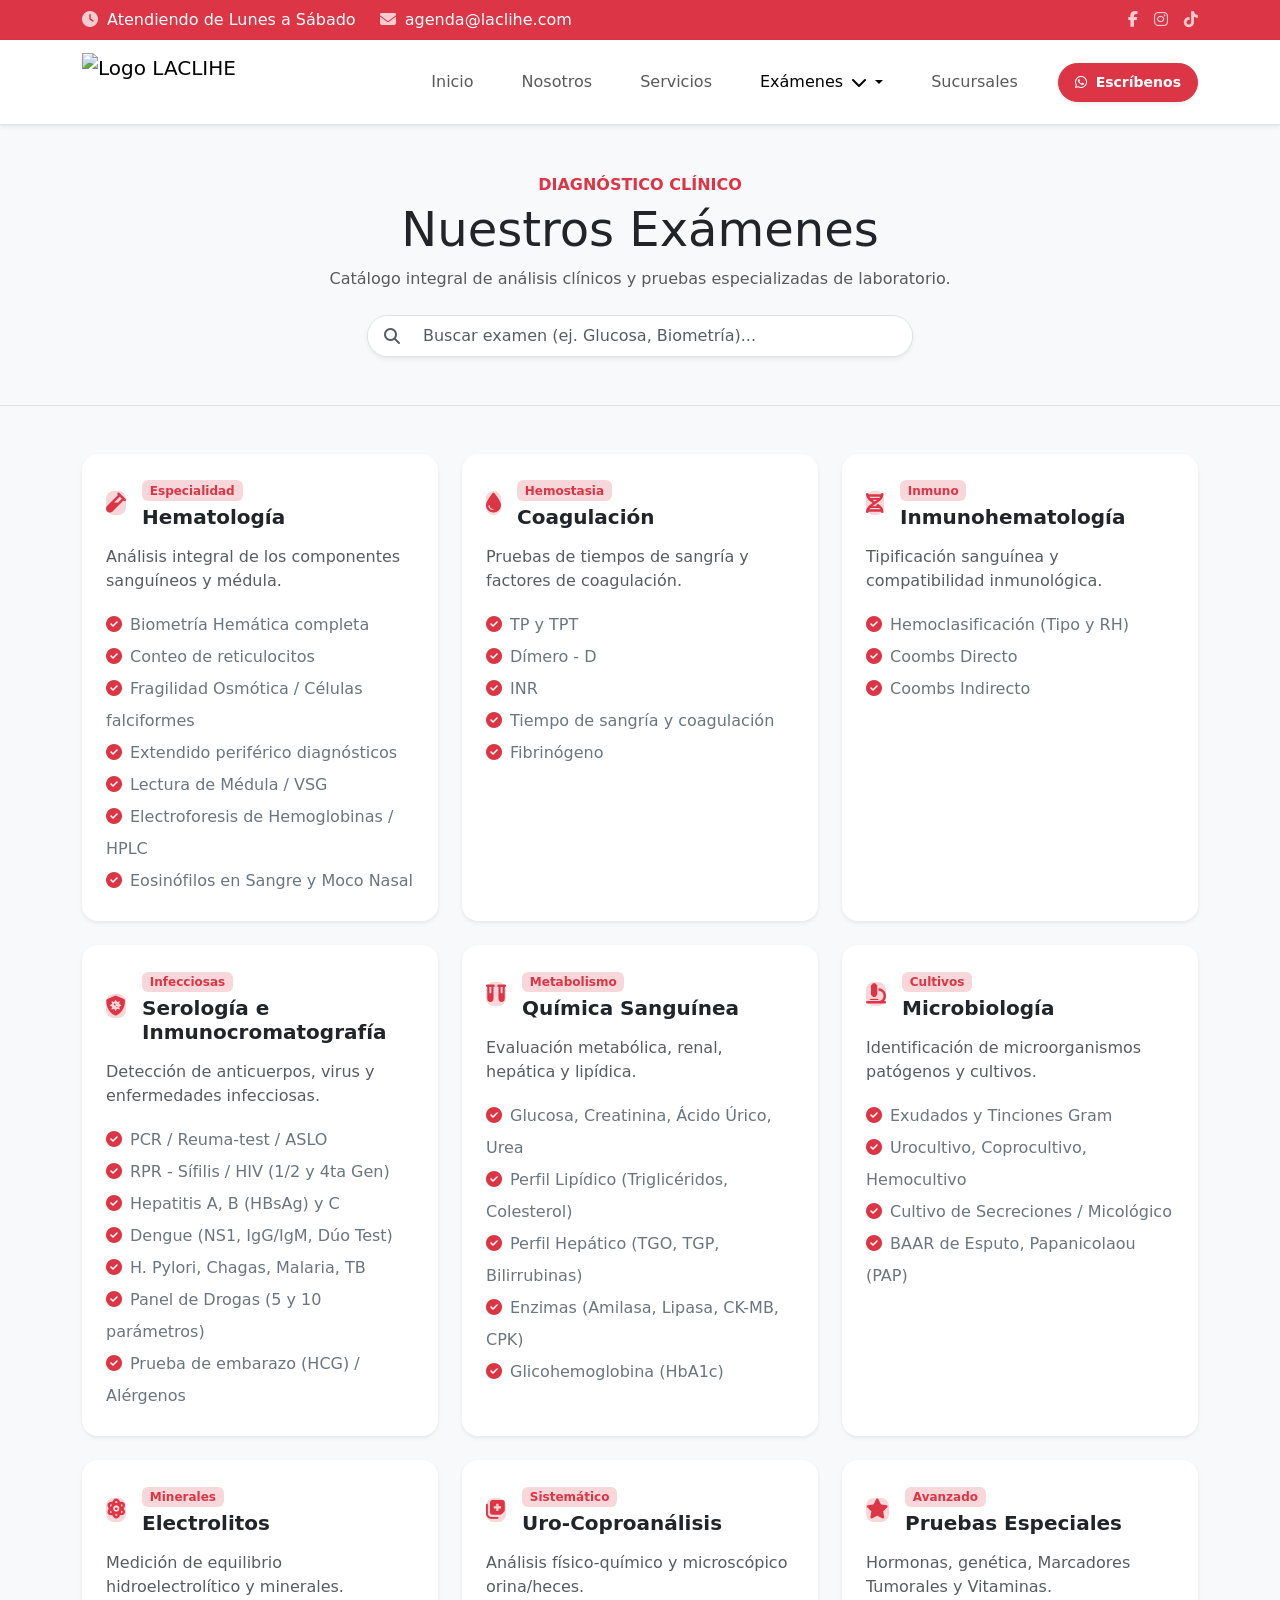
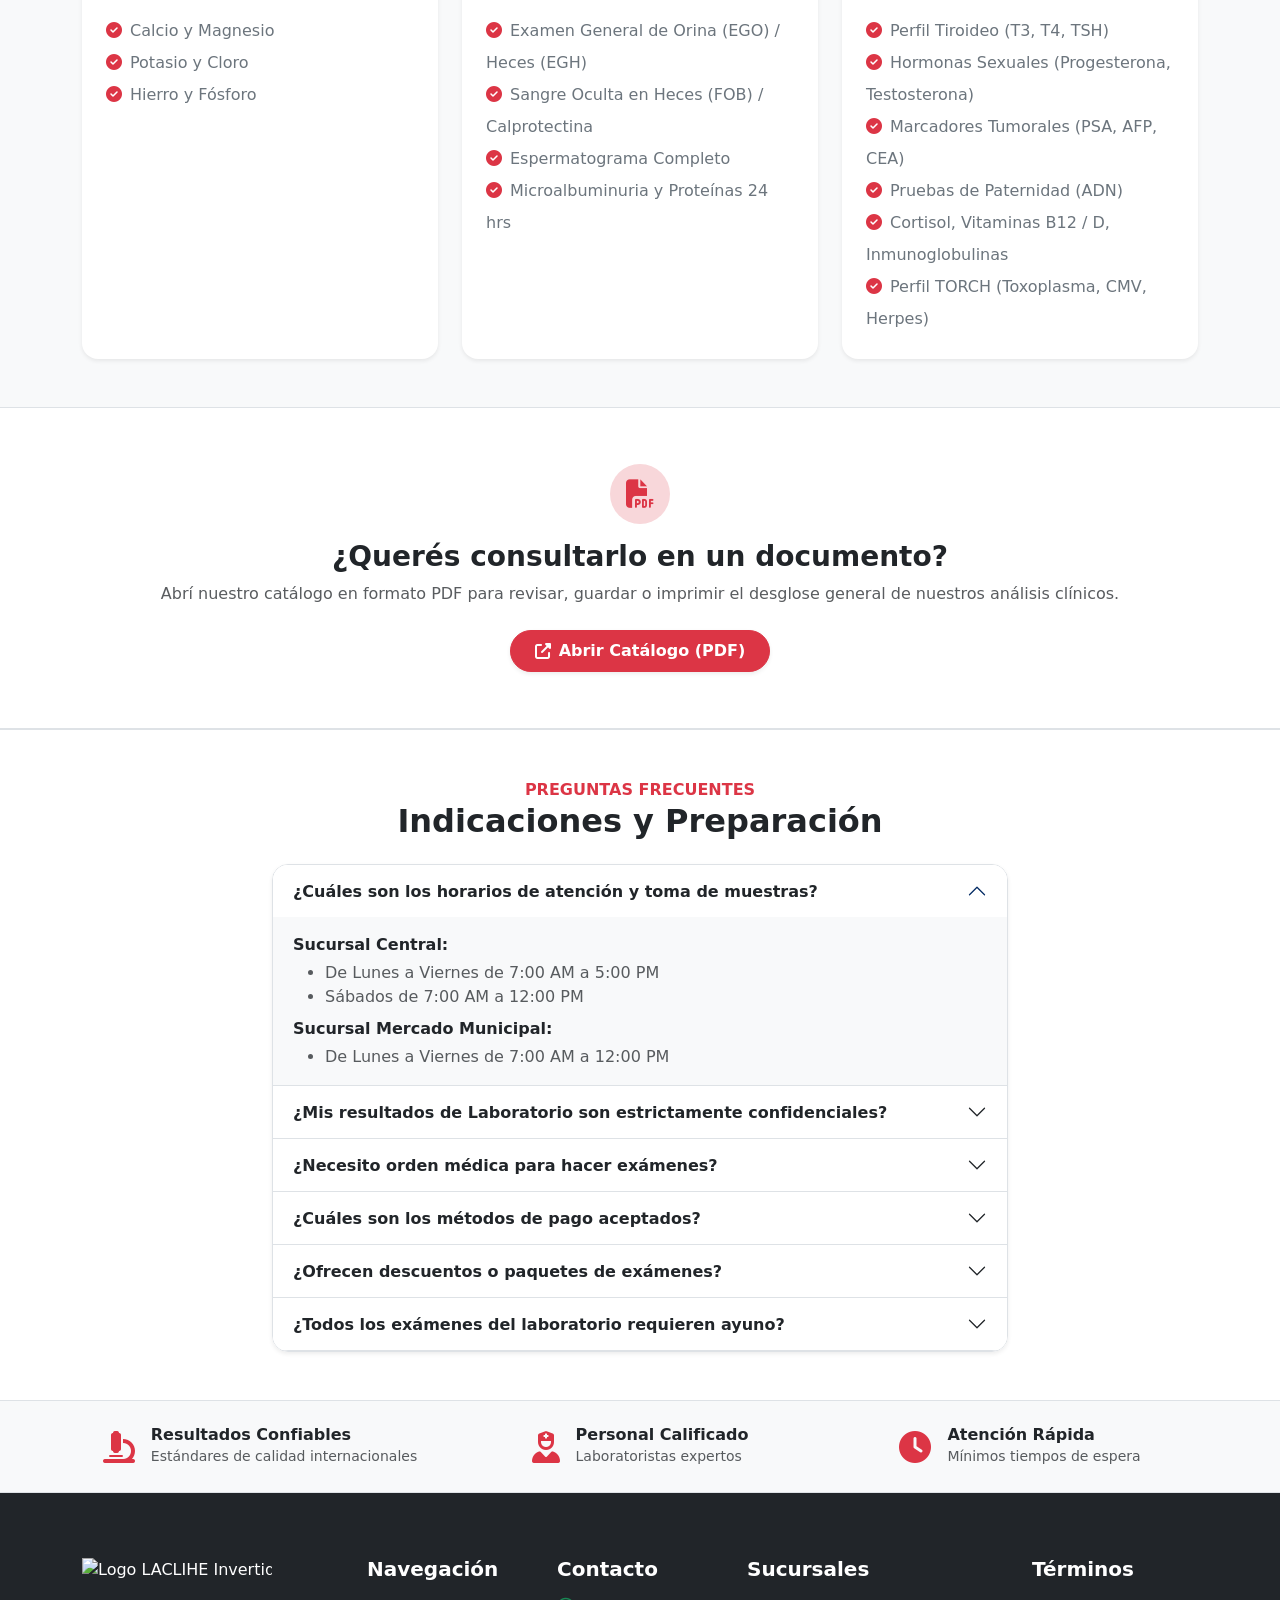
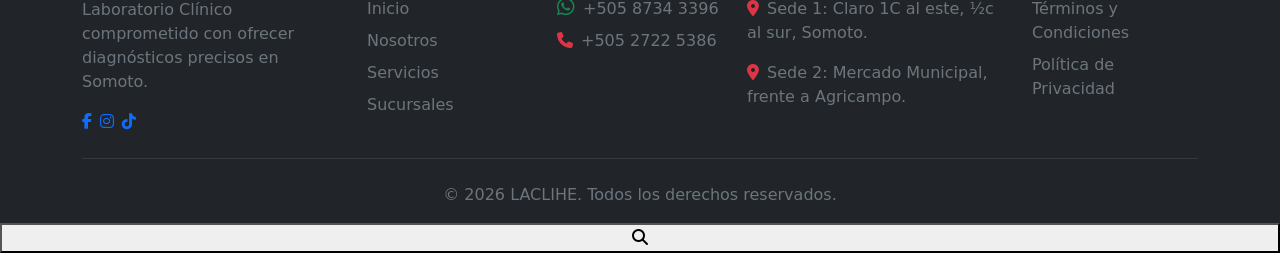
==== examenes.html @ 8d66ec2b "Add files via upload" ====
<!DOCTYPE html>
<html lang="es">
<head>
  <link rel="icon" type="image/png" href="img/logo/Laclihe.png">
  <meta charset="utf-8">
  <meta name="viewport" content="width=device-width, initial-scale=1.0">
  <meta name="description" content="LACLIHE - Catálogo completo de análisis y pruebas clínicas de laboratorio.">
  <title>Exámenes | LACLIHE</title>
  
  <link rel="preconnect" href="https://fonts.googleapis.com">
  <link rel="preconnect" href="https://fonts.gstatic.com" crossorigin>
  <link href="https://fonts.googleapis.com/css2?family=Plus+Jakarta+Sans:ital,wght@0,300;0,400;0,500;0,600;0,700;0,800;1,400&display=swap" rel="stylesheet">
  <link href="https://cdn.jsdelivr.net/npm/bootstrap@5.3.2/dist/css/bootstrap.min.css" rel="stylesheet">
  <link rel="stylesheet" href="https://cdnjs.cloudflare.com/ajax/libs/font-awesome/6.4.0/css/all.min.css">
  <link rel="stylesheet" href="css/style.css">
</head>
<body class="d-flex flex-column min-vh-100">

  <div class="topbar py-2 bg-danger text-white d-none d-md-block">
    <div class="container d-flex justify-content-between align-items-center">
      <div class="topbar-info d-flex gap-4 fs-7 fw-light">
        <span><i class="fas fa-clock me-1 opacity-75"></i> Atendiendo de Lunes a Sábado</span>
        <span><i class="fas fa-envelope me-1 opacity-75"></i> agenda@laclihe.com</span>
      </div>
      <div class="topbar-social d-flex gap-3">
        <a href="https://www.facebook.com/p/Laboratorio-Cl%C3%ADnico-Hematol%C3%B3gicoLACLIHE-Somoto-Madriz-61553159756497/" target="_blank" rel="noopener noreferrer" class="text-white opacity-75 opacity-100-hover"><i class="fab fa-facebook-f"></i></a>
        <a href="https://www.instagram.com/laclihe/" target="_blank" rel="noopener noreferrer" class="text-white opacity-75 opacity-100-hover"><i class="fab fa-instagram"></i></a>
        <a href="https://www.tiktok.com/@lab.clnico.hemato" target="_blank" rel="noopener noreferrer" class="text-white opacity-75 opacity-100-hover"><i class="fab fa-tiktok"></i></a>
      </div>
    </div>
  </div>

  <header class="sticky-top bg-white border-bottom shadow-sm">
    <nav class="navbar navbar-expand-lg py-2">
      <div class="container d-flex align-items-center justify-content-between">
        <a class="navbar-brand d-flex align-items-center m-0" href="index.html">
          <img src="img/logo/Laclihe.png" alt="Logo LACLIHE" height="58" class="d-inline-block align-text-top">
        </a>
        <button class="navbar-toggler border-0 p-1 shadow-none" type="button" data-bs-toggle="offcanvas" data-bs-target="#offcanvasMenu">
          <span class="navbar-toggler-icon"></span>
        </button>

        <div class="offcanvas offcanvas-end" tabindex="-1" id="offcanvasMenu">
          <div class="offcanvas-header bg-danger text-white">
            <h5 class="offcanvas-title fw-bold">LACLIHE</h5>
            <button type="button" class="btn-close btn-close-white" data-bs-dismiss="offcanvas"></button>
          </div>
          <div class="offcanvas-body d-flex flex-column flex-lg-row align-items-start align-items-lg-center justify-content-lg-end gap-3 p-4 p-lg-0">
            <ul class="navbar-nav gap-lg-1 gap-xl-3 fw-medium m-0">
              <li class="nav-item"><a class="nav-link py-2 px-3 rounded" href="index.html">Inicio</a></li>
              <li class="nav-item"><a class="nav-link py-2 px-3 rounded" href="nosotros.html">Nosotros</a></li>
              <li class="nav-item"><a class="nav-link py-2 px-3 rounded" href="servicios.html">Servicios</a></li>
              <li class="nav-item dropdown">
  <a class="nav-link dropdown-toggle active py-2 px-3 rounded d-inline-flex align-items-center justify-content-between gap-1" href="examenes.html" role="button" data-bs-toggle="dropdown" aria-expanded="false">
    <span>Exámenes</span>
    <i class="fas fa-chevron-down dropdown-arrow ms-1"></i>
  </a>
  <ul class="dropdown-menu shadow-lg border-0 rounded-3 mt-lg-2">
    <li><a class="dropdown-item py-2 fw-semibold text-danger border-bottom" href="examenes.html">Ver todos los Exámenes</a></li>
    <li><a class="dropdown-item py-2" href="examenes.html#hematologia">Hematología</a></li>
    <li><a class="dropdown-item py-2" href="examenes.html#coagulacion">Tiempos de Coagulación</a></li>
    <li><a class="dropdown-item py-2" href="examenes.html#inmunohematologia">Inmunohematología</a></li>
    <li><a class="dropdown-item py-2" href="examenes.html#serologia">Serología</a></li>
    <li><a class="dropdown-item py-2" href="examenes.html#quimica">Química Sanguínea</a></li>
    <li><a class="dropdown-item py-2" href="examenes.html#microbiologia">Microbiología</a></li>
    <li><a class="dropdown-item py-2" href="examenes.html#electrolitos">Electrolitos</a></li>
    <li><a class="dropdown-item py-2" href="examenes.html#urocopro">Uro-Coproanálisis</a></li>
    <li><a class="dropdown-item py-2" href="examenes.html#especiales">Pruebas Especiales</a></li>
  </ul>
</li>
              <li class="nav-item"><a class="nav-link py-2 px-3 rounded" href="sucursales.html">Sucursales</a></li>
            </ul>
            <a href="https://wa.me/+50587343396" target="_blank" rel="noopener noreferrer" class="btn btn-danger btn-sm rounded-pill px-3 py-2 fw-semibold shadow-sm text-nowrap ms-lg-2">
              <i class="fab fa-whatsapp me-1"></i> Escríbenos
            </a>
          </div>
        </div>
      </div>
    </nav>
  </header>

 <div class="bg-light py-5 border-bottom">
    <div class="container text-center">
      <span class="text-danger fw-bold text-uppercase tracking-wider fs-7">Diagnóstico Clínico</span>
      <h1 class="display-5 fw-extrabold mt-1">Nuestros Exámenes</h1>
      <p class="text-muted fw-light max-w-700 mx-auto mb-4">Catálogo integral de análisis clínicos y pruebas especializadas de laboratorio.</p>
      
<div class="row justify-content-center mt-4">
  <div class="col-md-8 col-lg-6">
    <div class="position-relative">
      <div class="input-group shadow-sm rounded-pill overflow-hidden bg-white border">
        <span class="input-group-text bg-white border-0 ps-3 text-muted"><i class="fas fa-search"></i></span>
        <input type="text" id="searchExams" class="form-control border-0 py-2 fs-7 shadow-none" placeholder="Buscar examen (ej. Glucosa, Biometría)..." autocomplete="off">
      </div>
      <!-- Lista desplegable de sugerencias -->
      <ul id="searchResults" class="dropdown-menu w-100 shadow-lg border-0 rounded-4 mt-2 py-2 overflow-auto" style="max-height: 320px; display: none;"></ul>
    </div>
  </div>
</div>
    </div>
  </div>

  <main class="flex-grow-1 py-5 bg-light">
    
    <div class="container">

      <!-- Encabezado de Sección
      <div class="text-center mb-5">
        <h2 class="fw-bold text-dark mb-2">Catálogo de Exámenes</h2>
        <p class="text-muted fs-6">Explora nuestra amplia gama de análisis clínicos y pruebas especializadas</p>
      </div> -->

      <!-- Grilla Interactiva de Exámenes -->
      <div class="row g-4">

        <!-- Hematología -->
        <div class="col-md-6 col-lg-4" id="hematologia">
          <div class="card h-100 border-0 shadow-sm rounded-4 exam-card p-4">
            <div class="d-flex align-items-center mb-3">
              <div class="icon-box bg-danger-subtle text-danger rounded-3 me-3">
                <i class="fas fa-vial fa-lg"></i>
              </div>
              <div>
                <span class="badge bg-danger-subtle text-danger fw-semibold fs-8 mb-1">Especialidad</span>
                <h3 class="h5 fw-bold mb-0 text-dark">Hematología</h3>
              </div>
            </div>
            <p class="text-muted fs-7 mb-3">Análisis integral de los componentes sanguíneos y médula.</p>
            <ul class="list-unstyled text-secondary fs-7 m-0 lh-lg flex-grow-1 exam-list">
              <li><i class="fas fa-check-circle text-danger me-2"></i>Biometría Hemática completa</li>
              <li><i class="fas fa-check-circle text-danger me-2"></i>Conteo de reticulocitos</li>
              <li><i class="fas fa-check-circle text-danger me-2"></i>Fragilidad Osmótica / Células falciformes</li>
              <li><i class="fas fa-check-circle text-danger me-2"></i>Extendido periférico diagnósticos</li>
              <li><i class="fas fa-check-circle text-danger me-2"></i>Lectura de Médula / VSG</li>
              <li><i class="fas fa-check-circle text-danger me-2"></i>Electroforesis de Hemoglobinas / HPLC</li>
              <li><i class="fas fa-check-circle text-danger me-2"></i>Eosinófilos en Sangre y Moco Nasal</li>
            </ul>
          </div>
        </div>

        <!-- Coagulación -->
        <div class="col-md-6 col-lg-4" id="coagulacion">
          <div class="card h-100 border-0 shadow-sm rounded-4 exam-card p-4">
            <div class="d-flex align-items-center mb-3">
              <div class="icon-box bg-danger-subtle text-danger rounded-3 me-3">
                <i class="fas fa-tint fa-lg"></i>
              </div>
              <div>
                <span class="badge bg-danger-subtle text-danger fw-semibold fs-8 mb-1">Hemostasia</span>
                <h3 class="h5 fw-bold mb-0 text-dark">Coagulación</h3>
              </div>
            </div>
            <p class="text-muted fs-7 mb-3">Pruebas de tiempos de sangría y factores de coagulación.</p>
            <ul class="list-unstyled text-secondary fs-7 m-0 lh-lg flex-grow-1 exam-list">
              <li><i class="fas fa-check-circle text-danger me-2"></i>TP y TPT</li>
              <li><i class="fas fa-check-circle text-danger me-2"></i>Dímero - D</li>
              <li><i class="fas fa-check-circle text-danger me-2"></i>INR</li>
              <li><i class="fas fa-check-circle text-danger me-2"></i>Tiempo de sangría y coagulación</li>
              <li><i class="fas fa-check-circle text-danger me-2"></i>Fibrinógeno</li>
            </ul>
          </div>
        </div>

        <!-- Inmunohematología -->
        <div class="col-md-6 col-lg-4" id="inmunohematologia">
          <div class="card h-100 border-0 shadow-sm rounded-4 exam-card p-4">
            <div class="d-flex align-items-center mb-3">
              <div class="icon-box bg-danger-subtle text-danger rounded-3 me-3">
                <i class="fas fa-dna fa-lg"></i>
              </div>
              <div>
                <span class="badge bg-danger-subtle text-danger fw-semibold fs-8 mb-1">Inmuno</span>
                <h3 class="h5 fw-bold mb-0 text-dark">Inmunohematología</h3>
              </div>
            </div>
            <p class="text-muted fs-7 mb-3">Tipificación sanguínea y compatibilidad inmunológica.</p>
            <ul class="list-unstyled text-secondary fs-7 m-0 lh-lg flex-grow-1 exam-list">
              <li><i class="fas fa-check-circle text-danger me-2"></i>Hemoclasificación (Tipo y RH)</li>
              <li><i class="fas fa-check-circle text-danger me-2"></i>Coombs Directo</li>
              <li><i class="fas fa-check-circle text-danger me-2"></i>Coombs Indirecto</li>
            </ul>
          </div>
        </div>

        <!-- Serología -->
        <div class="col-md-6 col-lg-4" id="serologia">
          <div class="card h-100 border-0 shadow-sm rounded-4 exam-card p-4">
            <div class="d-flex align-items-center mb-3">
              <div class="icon-box bg-danger-subtle text-danger rounded-3 me-3">
                <i class="fas fa-shield-virus fa-lg"></i>
              </div>
              <div>
                <span class="badge bg-danger-subtle text-danger fw-semibold fs-8 mb-1">Infecciosas</span>
                <h3 class="h5 fw-bold mb-0 text-dark">Serología e Inmunocromatografía</h3>
              </div>
            </div>
            <p class="text-muted fs-7 mb-3">Detección de anticuerpos, virus y enfermedades infecciosas.</p>
            <ul class="list-unstyled text-secondary fs-7 m-0 lh-lg flex-grow-1 exam-list">
              <li><i class="fas fa-check-circle text-danger me-2"></i>PCR / Reuma-test / ASLO</li>
              <li><i class="fas fa-check-circle text-danger me-2"></i>RPR - Sífilis / HIV (1/2 y 4ta Gen)</li>
              <li><i class="fas fa-check-circle text-danger me-2"></i>Hepatitis A, B (HBsAg) y C</li>
              <li><i class="fas fa-check-circle text-danger me-2"></i>Dengue (NS1, IgG/IgM, Dúo Test)</li>
              <li><i class="fas fa-check-circle text-danger me-2"></i>H. Pylori, Chagas, Malaria, TB</li>
              <li><i class="fas fa-check-circle text-danger me-2"></i>Panel de Drogas (5 y 10 parámetros)</li>
              <li><i class="fas fa-check-circle text-danger me-2"></i>Prueba de embarazo (HCG) / Alérgenos</li>
            </ul>
          </div>
        </div>

        <!-- Química Sanguínea -->
        <div class="col-md-6 col-lg-4" id="quimica">
          <div class="card h-100 border-0 shadow-sm rounded-4 exam-card p-4">
            <div class="d-flex align-items-center mb-3">
              <div class="icon-box bg-danger-subtle text-danger rounded-3 me-3">
                <i class="fas fa-vials fa-lg"></i>
              </div>
              <div>
                <span class="badge bg-danger-subtle text-danger fw-semibold fs-8 mb-1">Metabolismo</span>
                <h3 class="h5 fw-bold mb-0 text-dark">Química Sanguínea</h3>
              </div>
            </div>
            <p class="text-muted fs-7 mb-3">Evaluación metabólica, renal, hepática y lipídica.</p>
            <ul class="list-unstyled text-secondary fs-7 m-0 lh-lg flex-grow-1 exam-list">
              <li><i class="fas fa-check-circle text-danger me-2"></i>Glucosa, Creatinina, Ácido Úrico, Urea</li>
              <li><i class="fas fa-check-circle text-danger me-2"></i>Perfil Lipídico (Triglicéridos, Colesterol)</li>
              <li><i class="fas fa-check-circle text-danger me-2"></i>Perfil Hepático (TGO, TGP, Bilirrubinas)</li>
              <li><i class="fas fa-check-circle text-danger me-2"></i>Enzimas (Amilasa, Lipasa, CK-MB, CPK)</li>
              <li><i class="fas fa-check-circle text-danger me-2"></i>Glicohemoglobina (HbA1c)</li>
            </ul>
          </div>
        </div>

        <!-- Microbiología -->
        <div class="col-md-6 col-lg-4" id="microbiologia">
          <div class="card h-100 border-0 shadow-sm rounded-4 exam-card p-4">
            <div class="d-flex align-items-center mb-3">
              <div class="icon-box bg-danger-subtle text-danger rounded-3 me-3">
                <i class="fas fa-microscope fa-lg"></i>
              </div>
              <div>
                <span class="badge bg-danger-subtle text-danger fw-semibold fs-8 mb-1">Cultivos</span>
                <h3 class="h5 fw-bold mb-0 text-dark">Microbiología</h3>
              </div>
            </div>
            <p class="text-muted fs-7 mb-3">Identificación de microorganismos patógenos y cultivos.</p>
            <ul class="list-unstyled text-secondary fs-7 m-0 lh-lg flex-grow-1 exam-list">
              <li><i class="fas fa-check-circle text-danger me-2"></i>Exudados y Tinciones Gram</li>
              <li><i class="fas fa-check-circle text-danger me-2"></i>Urocultivo, Coprocultivo, Hemocultivo</li>
              <li><i class="fas fa-check-circle text-danger me-2"></i>Cultivo de Secreciones / Micológico</li>
              <li><i class="fas fa-check-circle text-danger me-2"></i>BAAR de Esputo, Papanicolaou (PAP)</li>
            </ul>
          </div>
        </div>

        <!-- Electrolitos -->
        <div class="col-md-6 col-lg-4" id="electrolitos">
          <div class="card h-100 border-0 shadow-sm rounded-4 exam-card p-4">
            <div class="d-flex align-items-center mb-3">
              <div class="icon-box bg-danger-subtle text-danger rounded-3 me-3">
                <i class="fas fa-atom fa-lg"></i>
              </div>
              <div>
                <span class="badge bg-danger-subtle text-danger fw-semibold fs-8 mb-1">Minerales</span>
                <h3 class="h5 fw-bold mb-0 text-dark">Electrolitos</h3>
              </div>
            </div>
            <p class="text-muted fs-7 mb-3">Medición de equilibrio hidroelectrolítico y minerales.</p>
            <ul class="list-unstyled text-secondary fs-7 m-0 lh-lg flex-grow-1 exam-list">
              <li><i class="fas fa-check-circle text-danger me-2"></i>Calcio y Magnesio</li>
              <li><i class="fas fa-check-circle text-danger me-2"></i>Potasio y Cloro</li>
              <li><i class="fas fa-check-circle text-danger me-2"></i>Hierro y Fósforo</li>
            </ul>
          </div>
        </div>

        <!-- Uro-Coproanálisis -->
        <div class="col-md-6 col-lg-4" id="urocopro">
          <div class="card h-100 border-0 shadow-sm rounded-4 exam-card p-4">
            <div class="d-flex align-items-center mb-3">
              <div class="icon-box bg-danger-subtle text-danger rounded-3 me-3">
                <i class="fas fa-notes-medical fa-lg"></i>
              </div>
              <div>
                <span class="badge bg-danger-subtle text-danger fw-semibold fs-8 mb-1">Sistemático</span>
                <h3 class="h5 fw-bold mb-0 text-dark">Uro-Coproanálisis</h3>
              </div>
            </div>
            <p class="text-muted fs-7 mb-3">Análisis físico-químico y microscópico orina/heces.</p>
            <ul class="list-unstyled text-secondary fs-7 m-0 lh-lg flex-grow-1 exam-list">
              <li><i class="fas fa-check-circle text-danger me-2"></i>Examen General de Orina (EGO) / Heces (EGH)</li>
              <li><i class="fas fa-check-circle text-danger me-2"></i>Sangre Oculta en Heces (FOB) / Calprotectina</li>
              <li><i class="fas fa-check-circle text-danger me-2"></i>Espermatograma Completo</li>
              <li><i class="fas fa-check-circle text-danger me-2"></i>Microalbuminuria y Proteínas 24 hrs</li>
            </ul>
          </div>
        </div>

        <!-- Pruebas Especiales -->
        <div class="col-md-6 col-lg-4" id="especiales">
          <div class="card h-100 border-0 shadow-sm rounded-4 exam-card p-4">
            <div class="d-flex align-items-center mb-3">
              <div class="icon-box bg-danger-subtle text-danger rounded-3 me-3">
                <i class="fas fa-star fa-lg"></i>
              </div>
              <div>
                <span class="badge bg-danger-subtle text-danger fw-semibold fs-8 mb-1">Avanzado</span>
                <h3 class="h5 fw-bold mb-0 text-dark">Pruebas Especiales</h3>
              </div>
            </div>
            <p class="text-muted fs-7 mb-3">Hormonas, genética, Marcadores Tumorales y Vitaminas.</p>
            <ul class="list-unstyled text-secondary fs-7 m-0 lh-lg flex-grow-1 exam-list">
              <li><i class="fas fa-check-circle text-danger me-2"></i>Perfil Tiroideo (T3, T4, TSH)</li>
              <li><i class="fas fa-check-circle text-danger me-2"></i>Hormonas Sexuales (Progesterona, Testosterona)</li>
              <li><i class="fas fa-check-circle text-danger me-2"></i>Marcadores Tumorales (PSA, AFP, CEA)</li>
              <li><i class="fas fa-check-circle text-danger me-2"></i>Pruebas de Paternidad (ADN)</li>
              <li><i class="fas fa-check-circle text-danger me-2"></i>Cortisol, Vitaminas B12 / D, Inmunoglobulinas</li>
              <li><i class="fas fa-check-circle text-danger me-2"></i>Perfil TORCH (Toxoplasma, CMV, Herpes)</li>
            </ul>
          </div>
        </div>

      </div>
    </div>
  </main>
<!-- Sección CTA previa al Footer -->
  <section class="bg-white py-5 border-top border-bottom">
    <div class="container text-center py-2">
      <div class="icon-box bg-danger-subtle text-danger rounded-circle mx-auto mb-3 d-flex align-items-center justify-content-center" style="width: 60px; height: 60px;">
        <i class="fas fa-file-pdf fs-3"></i>
      </div>
      <h3 class="fw-bold text-dark mb-2">¿Querés consultarlo en un documento?</h3>
      <p class="text-muted fw-light max-w-700 mx-auto mb-4">
        Abrí nuestro catálogo en formato PDF para revisar, guardar o imprimir el desglose general de nuestros análisis clínicos.
      </p>
      <a href="docs/Oferta de Exámenes.pdf" target="_blank" rel="noopener noreferrer" class="btn btn-danger btn-lg rounded-pill px-4 py-2 fs-6 fw-semibold shadow-sm d-inline-flex align-items-center gap-2">
        <i class="fas fa-external-link-alt"></i>
        Abrir Catálogo (PDF)
      </a>
    </div>
    
  </section>
<!-- Sección de Preguntas Frecuentes -->
<section class="py-5 bg-white border-top">
  <div class="container">
    <div class="text-center mb-4">
      <span class="text-danger fw-bold text-uppercase tracking-wider fs-7">Preguntas Frecuentes</span>
      <h2 class="fw-bold text-dark mb-2">Indicaciones y Preparación</h2>
    </div>
    <div class="row justify-content-center">
      <div class="col-lg-8">
        <div class="accordion shadow-sm rounded-4 border overflow-hidden" id="faqAccordion">
          
          <!-- Pregunta 1 -->
          <div class="accordion-item border-0 border-bottom">
            <h3 class="accordion-header">
              <button class="accordion-button fw-semibold fs-7 shadow-none bg-white text-dark" type="button" data-bs-toggle="collapse" data-bs-target="#faq1">
                ¿Cuáles son los horarios de atención y toma de muestras?
              </button>
            </h3>
            <div id="faq1" class="accordion-collapse collapse show" data-bs-parent="#faqAccordion">
              <div class="accordion-body text-muted fs-7 fw-light bg-light py-3">
                <p class="mb-1 fw-bold text-dark">Sucursal Central:</p>
                <ul class="mb-2">
                  <li>De Lunes a Viernes de 7:00 AM a 5:00 PM</li>
                  <li>Sábados de 7:00 AM a 12:00 PM</li>
                </ul>
                <p class="mb-1 fw-bold text-dark">Sucursal Mercado Municipal:</p>
                <ul class="mb-0">
                  <li>De Lunes a Viernes de 7:00 AM a 12:00 PM</li>
                </ul> 
              </div>
            </div>
          </div>

          <!-- Pregunta 2 -->
          <div class="accordion-item border-0 border-bottom">
            <h3 class="accordion-header">
              <button class="accordion-button collapsed fw-semibold fs-7 shadow-none bg-white text-dark" type="button" data-bs-toggle="collapse" data-bs-target="#faq2">
                ¿Mis resultados de Laboratorio son estrictamente confidenciales?
              </button>
            </h3>
            <div id="faq2" class="accordion-collapse collapse" data-bs-parent="#faqAccordion">
              <div class="accordion-body text-muted fs-7 fw-light bg-light py-3">
                Sí, totalmente. Tu información médica está protegida bajo estrictos protocolos de ética y privacidad. Los resultados solo se entregan directamente a ti o a una persona autorizada con identificación, e igualmente si solicitas el envío por medios digitales seguros.
              </div>
            </div>
          </div>

          <!-- Pregunta 3 -->
          <div class="accordion-item border-0 border-bottom">
            <h3 class="accordion-header">
              <button class="accordion-button collapsed fw-semibold fs-7 shadow-none bg-white text-dark" type="button" data-bs-toggle="collapse" data-bs-target="#faq3">
                ¿Necesito orden médica para hacer exámenes?
              </button>
            </h3>
            <div id="faq3" class="accordion-collapse collapse" data-bs-parent="#faqAccordion">
              <div class="accordion-body text-muted fs-7 fw-light bg-light py-3">
                No, no es necesario. Puedes solicitar exámenes de laboratorio directamente en nuestras sucursales sin necesidad de una orden médica. 
              </div>
            </div>
          </div>

          <!-- Pregunta 4 (Actualizada y con borde inferior añadido) -->
          <div class="accordion-item border-0 border-bottom">
            <h3 class="accordion-header">
              <button class="accordion-button collapsed fw-semibold fs-7 shadow-none bg-white text-dark" type="button" data-bs-toggle="collapse" data-bs-target="#faq4">
                ¿Cuáles son los métodos de pago aceptados?
              </button>
            </h3>
            <div id="faq4" class="accordion-collapse collapse" data-bs-parent="#faqAccordion">
              <div class="accordion-body text-muted fs-7 fw-light bg-light py-3">
                Aceptamos pagos en efectivo, tarjetas de crédito o débito, y transferencias bancarias directas en nuestras sucursales.
              </div>
            </div>
          </div>
 <!-- Pregunta 4 (Actualizada y con borde inferior añadido) -->
          <div class="accordion-item border-0 border-bottom">
            <h3 class="accordion-header">
              <button class="accordion-button collapsed fw-semibold fs-7 shadow-none bg-white text-dark" type="button" data-bs-toggle="collapse" data-bs-target="#faq5">
               ¿Ofrecen descuentos o paquetes de exámenes?
              </button>
            </h3>
            <div id="faq5" class="accordion-collapse collapse" data-bs-parent="#faqAccordion">
              <div class="accordion-body text-muted fs-7 fw-light bg-light py-3">
                Sí, ofrecemos descuentos especiales y paquetes de exámenes para ciertos análisis. Te recomendamos consultar directamente en nuestras sucursales o a través de nuestros canales de contacto para obtener información actualizada sobre promociones y paquetes disponibles.
              </div>
            </div>
          </div>
           <!-- Pregunta 4 (Actualizada y con borde inferior añadido) -->
          <div class="accordion-item border-0 border-bottom">
            <h3 class="accordion-header">
              <button class="accordion-button collapsed fw-semibold fs-7 shadow-none bg-white text-dark" type="button" data-bs-toggle="collapse" data-bs-target="#faq6">
                ¿Todos los exámenes del laboratorio requieren ayuno?
              </button>
            </h3>
            <div id="faq6" class="accordion-collapse collapse" data-bs-parent="#faqAccordion">
              <div class="accordion-body text-muted fs-7 fw-light bg-light py-3">
                No, no todos los examenes requieren ayuno, depende directamente del tipo de análisis que vayas a realizar.
              </div>
            </div>
          </div>
</section>
<!-- 3. CARACTERÍSTICAS / FEATURES -->
    <section class="py-4 bg-light border-bottom border-top">
      <div class="container">
        <div class="row g-3 g-md-4">
          <!-- Item 1 -->
          <div class="col-12 col-md-4 d-flex align-items-center justify-content-start justify-content-md-center gap-3">
            <i class="fas fa-microscope fs-2 text-danger flex-shrink-0"></i>
            <div>
              <h6 class="fw-bold mb-0">Resultados Confiables</h6>
              <small class="text-muted fw-light">Estándares de calidad internacionales</small>
            </div>
          </div>
          <!-- Item 2 -->
          <div class="col-12 col-md-4 d-flex align-items-center justify-content-start justify-content-md-center gap-3">
            <i class="fas fa-user-nurse fs-2 text-danger flex-shrink-0"></i>
            <div>
              <h6 class="fw-bold mb-0">Personal Calificado</h6>
              <small class="text-muted fw-light">Laboratoristas expertos</small>
            </div>
          </div>
          <!-- Item 3 -->
          <div class="col-12 col-md-4 d-flex align-items-center justify-content-start justify-content-md-center gap-3">
            <i class="fas fa-clock fs-2 text-danger flex-shrink-0"></i>
            <div>
              <h6 class="fw-bold mb-0">Atención Rápida</h6>
              <small class="text-muted fw-light">Mínimos tiempos de espera</small>
            </div>
          </div>
        </div>
      </div>
    </section>
   <!-- Footer -->
 <footer class="bg-dark text-white pt-5 pb-3">
    <div class="container pt-3">
      <div class="row gy-4 mb-4">
        <!-- Columna 1 con Logo Invertido -->
        <div class="col-lg-3 col-md-6">
          <a class="navbar-brand d-block mb-3" href="index.html">
            <img src="img/logo/logo_invertido.png" alt="Logo LACLIHE Invertido" height="52" class="img-fluid object-fit-contain" style="max-width: 190px;">
          </a>
          <p class="text-secondary fs-7 pe-lg-2 fw-light mb-3">Laboratorio Clínico comprometido con ofrecer diagnósticos precisos en Somoto.</p>
          <div class="d-flex gap-2 align-items-center">
            <a href="https://www.facebook.com/p/Laboratorio-Cl%C3%ADnico-Hematol%C3%B3gicoLACLIHE-Somoto-Madriz-61553159756497/" target="_blank" rel="noopener noreferrer" class="social-btn" aria-label="Facebook">
              <i class="fab fa-facebook-f"></i>
            </a>
            <a href="https://www.instagram.com/laclihe/" target="_blank" rel="noopener noreferrer" class="social-btn" aria-label="Instagram">
              <i class="fab fa-instagram"></i>
            </a>
            <a href="https://www.tiktok.com/@lab.clnico.hemato" target="_blank" rel="noopener noreferrer" class="social-btn" aria-label="TikTok">
              <i class="fab fa-tiktok"></i>
            </a>
          </div>
        </div>

        <!-- Columna 2 -->
        <div class="col-lg-2 col-md-6">
          <h5 class="fw-bold mb-3 text-white">Navegación</h5>
          <ul class="list-unstyled text-secondary fs-7 d-flex flex-column gap-2 mb-0 fw-light">
            <li><a href="index.html" class="text-secondary text-decoration-none">Inicio</a></li>
            <li><a href="nosotros.html" class="text-secondary text-decoration-none">Nosotros</a></li>
            <li><a href="servicios.html" class="text-secondary text-decoration-none">Servicios</a></li>
            <li><a href="sucursales.html" class="text-secondary text-decoration-none">Sucursales</a></li>
          </ul>
        </div>

        <!-- Columna 3 -->
        <div class="col-lg-2 col-md-6">
          <h5 class="fw-bold mb-3 text-white">Contacto</h5>
          <ul class="list-unstyled text-secondary fs-7 d-flex flex-column gap-2 fw-light mb-0">
            <li><i class="fab fa-whatsapp text-success fs-5 me-2"></i><a href="https://wa.me/+50587343396" target="_blank" rel="noopener noreferrer" class="text-secondary text-decoration-none">+505 8734 3396</a></li>
            <li><i class="fa fa-phone text-danger fs-6 me-2"></i><a href="tel:+50527225386" class="text-secondary text-decoration-none">+505 2722 5386</a></li>
          </ul>
        </div>

        <!-- Columna 4 -->
        <div class="col-lg-3 col-md-6">
          <h5 class="fw-bold mb-3 text-white">Sucursales</h5>
          <div class="d-flex flex-column gap-3 fs-7 text-secondary fw-light">
            <a href="https://maps.app.goo.gl/LJ3z3B9W6yXc7CxW7" target="_blank" rel="noopener noreferrer" class="text-secondary text-decoration-none d-block footer-map-link">
              <i class="fas fa-map-marker-alt text-danger me-2"></i><strong>Sede 1:</strong> Claro 1C al este, ½c al sur, Somoto.
            </a>
            <a href="https://maps.google.com/?q=Mercado+Municipal+Somoto+Nicaragua" target="_blank" rel="noopener noreferrer" class="text-secondary text-decoration-none d-block footer-map-link">
              <i class="fas fa-map-marker-alt text-danger me-2"></i><strong>Sede 2:</strong> Mercado Municipal, frente a Agricampo.
            </a>
          </div>
        </div>

        <!-- Columna 5 -->
        <div class="col-lg-2 col-md-6">
          <h5 class="fw-bold mb-3 text-white">Términos</h5>
          <ul class="list-unstyled text-secondary fs-7 d-flex flex-column gap-2 mb-0 fw-light">
            <li><a href="terminos-condiciones.html" class="text-secondary text-decoration-none">Términos y Condiciones</a></li>
            <li><a href="politica-privacidad.html" class="text-secondary text-decoration-none">Política de Privacidad</a></li>
          </ul>
        </div>
      </div>

      <div class="border-top border-secondary border-opacity-25 pt-4 mt-4 text-center text-secondary fs-7 fw-light">
        <p class="mb-0">© 2026 LACLIHE. Todos los derechos reservados.</p>
      </div>
    </div>
  </footer>

  <script src="https://cdn.jsdelivr.net/npm/bootstrap@5.3.2/dist/js/bootstrap.bundle.min.js"></script>
  <script src="js/script.js"></script>
  <!-- Botón Flotante para Ir al Buscador -->
<button id="btnFloatingSearch" class="btn-floating-search" aria-label="Buscar examen">
  <i class="fas fa-search"></i>
</button>
</body>

</html>
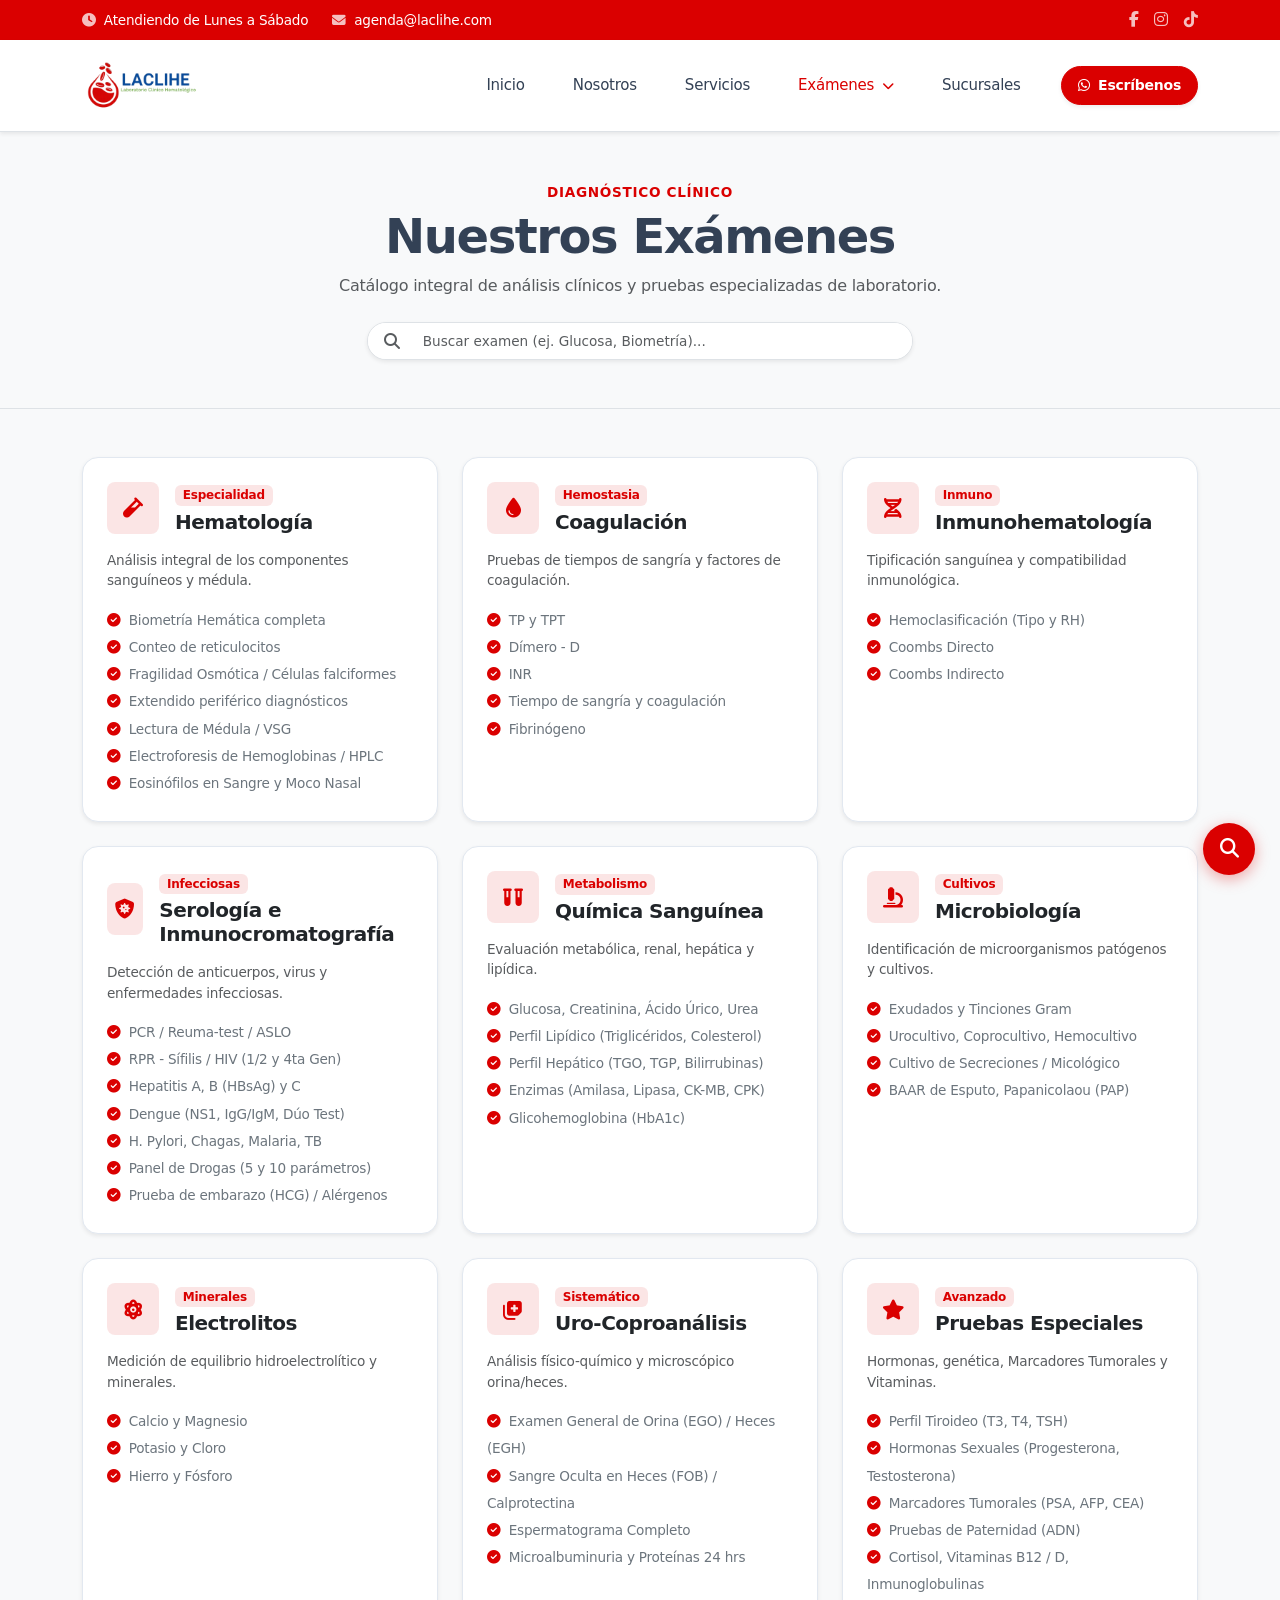
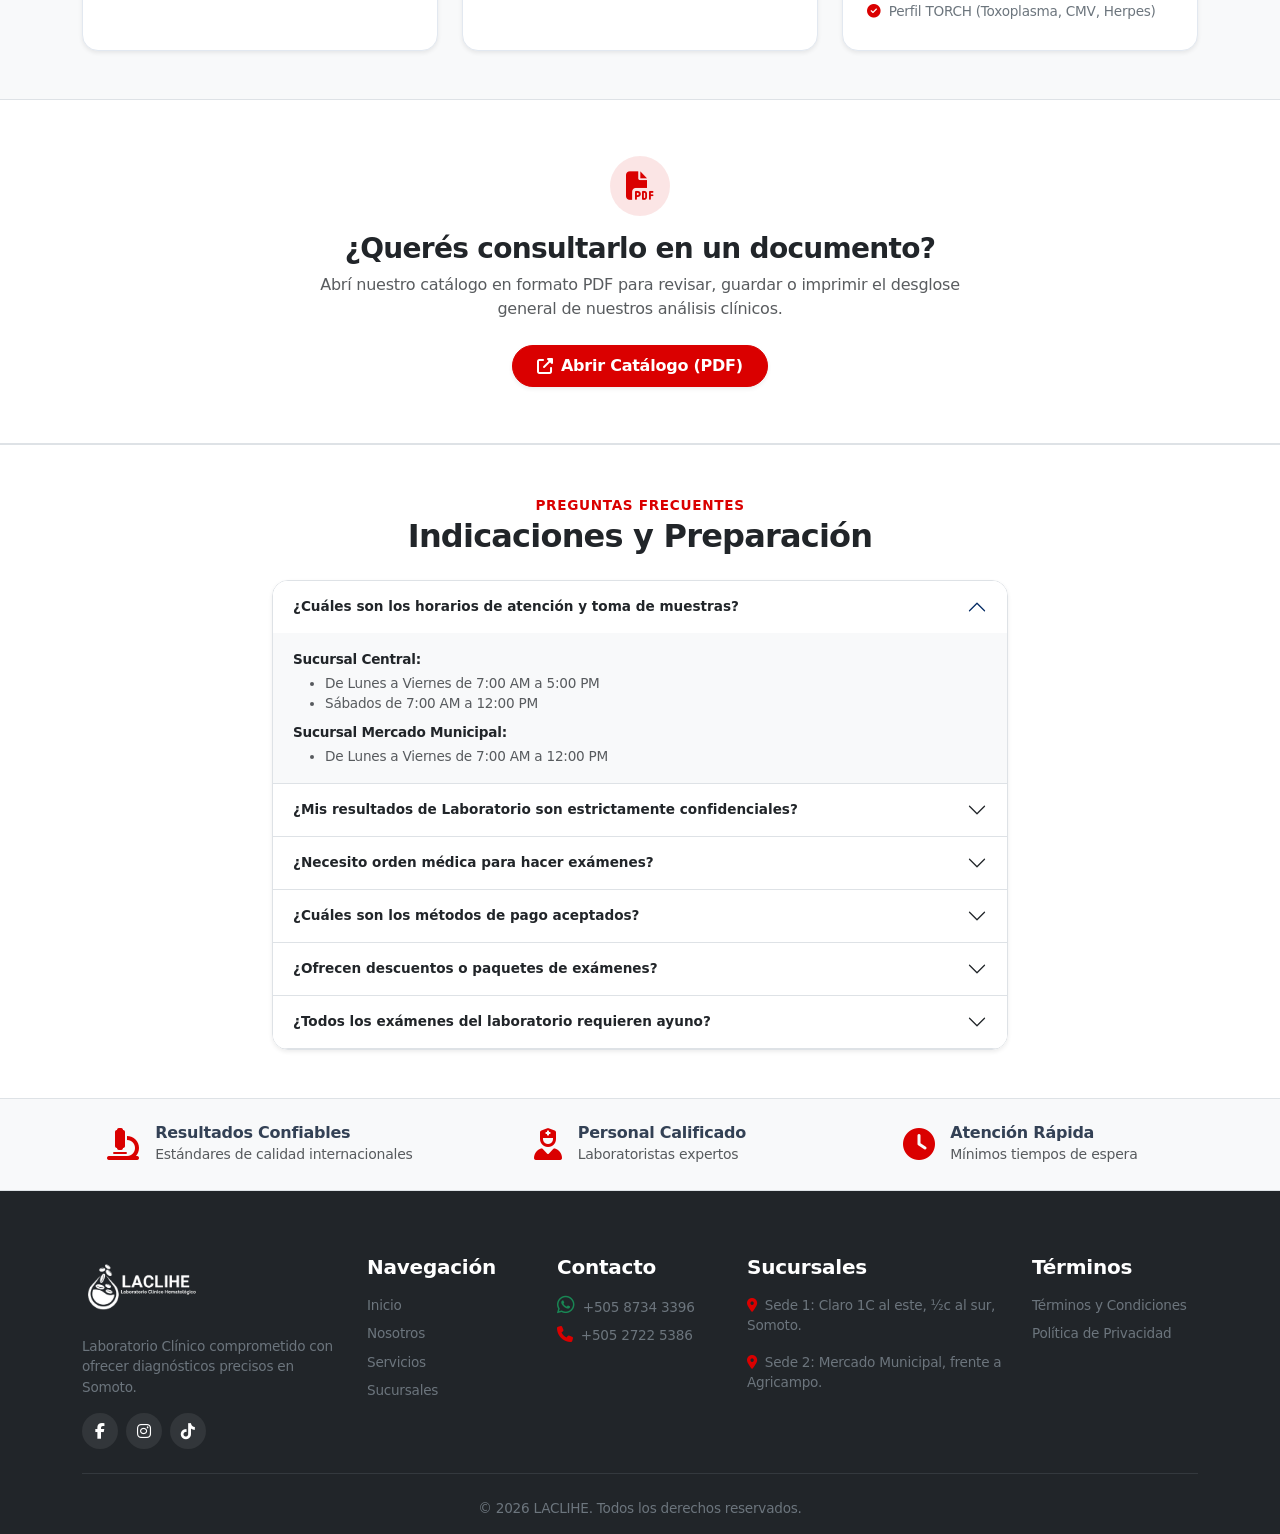
==== commit 595e1dec: "Actualizar examenes.html" ====
--- a/examenes.html
+++ b/examenes.html
@@ -34,7 +34,7 @@
     <nav class="navbar navbar-expand-lg py-2">
       <div class="container d-flex align-items-center justify-content-between">
         <a class="navbar-brand d-flex align-items-center m-0" href="index.html">
-          <img src="img/logo/Laclihe.png" alt="Logo LACLIHE" height="58" class="d-inline-block align-text-top">
+          <img src="img/Logo/Laclihe.png" alt="Logo LACLIHE" height="58" class="d-inline-block align-text-top">
         </a>
         <button class="navbar-toggler border-0 p-1 shadow-none" type="button" data-bs-toggle="offcanvas" data-bs-target="#offcanvasMenu">
           <span class="navbar-toggler-icon"></span>
@@ -478,7 +478,7 @@
         <!-- Columna 1 con Logo Invertido -->
         <div class="col-lg-3 col-md-6">
           <a class="navbar-brand d-block mb-3" href="index.html">
-            <img src="img/logo/logo_invertido.png" alt="Logo LACLIHE Invertido" height="52" class="img-fluid object-fit-contain" style="max-width: 190px;">
+            <img src="img/Logo/logo_invertido.png" alt="Logo LACLIHE Invertido" height="52" class="img-fluid object-fit-contain" style="max-width: 190px;">
           </a>
           <p class="text-secondary fs-7 pe-lg-2 fw-light mb-3">Laboratorio Clínico comprometido con ofrecer diagnósticos precisos en Somoto.</p>
           <div class="d-flex gap-2 align-items-center">
--- a/css/style.css
+++ b/css/style.css
@@ -0,0 +1,585 @@
+/* ==========================================================================
+   1. CONFIGURACIÓN GLOBAL & HTML/BODY
+   ========================================================================== */
+:root {
+  --primary-font: 'Plus Jakarta Sans', system-ui, -apple-system, sans-serif;
+  --primary-color: #da0000;
+  --primary-hover: #b30000;
+  --primary-subtle: rgba(218, 0, 0, 0.1);
+  --secondary-color: #0f172a;
+  --bg-subtle: #f8f9fa;
+  --dark-color: #0f172a;
+}
+
+html {
+  /* overflow-y: scroll; */
+  width: 100%;
+}
+
+html, body {
+  max-width: 100%;
+  box-sizing: border-box;
+}
+
+*, *:before, *:after {
+  box-sizing: inherit;
+}
+
+body {
+  font-family: var(--primary-font);
+  color: #334155;
+  background-color: #ffffff;
+  /* NOTA: No usamos overflow-x: hidden aquí en el body para no romper el sticky-top */
+  -webkit-font-smoothing: antialiased;
+  -moz-osx-font-smoothing: grayscale;
+  letter-spacing: -0.015em;
+  position: relative;
+  width: 100%;
+}
+
+/* ==========================================================================
+   2. CLASES DE SOBRESCRITURA ROJO (#da0000)
+   ========================================================================== */
+.bg-danger {
+  background-color: #da0000 !important;
+}
+
+.text-danger {
+  color: #da0000 !important;
+}
+
+.bg-danger-subtle {
+  background-color: var(--primary-subtle) !important;
+}
+
+.btn-danger {
+  background-color: #da0000 !important;
+  border-color: #da0000 !important;
+  color: #ffffff !important;
+}
+
+.btn-danger:hover, 
+.btn-danger:focus, 
+.btn-danger:active {
+  background-color: var(--primary-hover) !important;
+  border-color: var(--primary-hover) !important;
+}
+
+.btn-outline-danger {
+  color: #da0000 !important;
+  border-color: #da0000 !important;
+}
+
+.btn-outline-danger:hover {
+  background-color: #da0000 !important;
+  color: #ffffff !important;
+}
+
+/* ==========================================================================
+   3. TIPOGRAFÍA Y CLASES DE UTILIDAD
+   ========================================================================== */
+.fw-extrabold { 
+  font-weight: 800; 
+  letter-spacing: -0.03em;
+}
+
+.fs-7 { 
+  font-size: 0.85rem; 
+}
+
+.fs-8 {
+  font-size: 0.75rem;
+}
+
+.tracking-wider {
+  letter-spacing: 0.05em;
+}
+
+.max-w-700 {
+  max-width: 700px;
+}
+
+h1, h2, h3, .display-4, .display-6 {
+  letter-spacing: -0.025em;
+}
+
+/* ==========================================================================
+   4. HEADER, NAVEGACIÓN Y MENÚ DESPLEGABLE
+   ========================================================================== */
+header.sticky-top {
+  position: -webkit-sticky !important;
+  position: sticky !important;
+  top: 0 !important;
+  z-index: 1030 !important;
+  background-color: #ffffff !important;
+}
+
+.navbar-brand {
+  min-width: 180px;
+}
+
+.navbar-brand img {
+  height: 65px !important;
+  object-fit: contain;
+  transform: scale(1.1);
+  transform-origin: left center;
+  transition: transform 0.25s ease;
+}
+
+.navbar .nav-link {
+  color: #334155;
+  font-size: 0.9375rem;
+  transition: color 0.25s ease-in-out;
+  white-space: nowrap;
+  position: relative;
+  display: inline-flex;
+  align-items: center;
+}
+
+.navbar .nav-link::after {
+  content: '';
+  position: absolute;
+  bottom: 2px;
+  left: 50%;
+  width: 0;
+  height: 2px;
+  background-color: var(--primary-color, #da0000);
+  transition: all 0.3s cubic-bezier(0.25, 0.8, 0.25, 1);
+  transform: translateX(-50%);
+  border-radius: 2px;
+}
+
+.navbar .nav-link:hover,
+.navbar .nav-link.active {
+  color: var(--primary-color, #da0000) !important;
+  background-color: transparent !important;
+}
+
+.navbar .nav-link:hover::after,
+.navbar .nav-link.active::after {
+  width: 28px;
+}
+
+/* Ocultar el triángulo por defecto que trae Bootstrap */
+.navbar .dropdown-toggle::after {
+  display: none !important;
+}
+
+/* Transición suave para la flecha personalizativa */
+.navbar .dropdown-arrow {
+  font-size: 0.75rem;
+  transition: transform 0.3s cubic-bezier(0.4, 0, 0.2, 1);
+}
+
+/* Rotación de 180° cuando el menú desplegable está abierto (.show) */
+.navbar .nav-item.dropdown .dropdown-toggle.show .dropdown-arrow {
+  transform: rotate(180deg);
+}
+
+/* ==========================================================================
+   5. HERO SLIDER Y COMPONENTES DE CARRUSEL
+   ========================================================================== */
+#heroCarousel {
+  position: relative;
+  overflow: hidden; /* Evita desbordamiento interno del carrusel */
+}
+
+.hero-slide {
+  min-height: 480px;
+  background-size: cover !important;
+  background-position: center center !important;
+  background-repeat: no-repeat !important;
+}
+
+.min-vh-50 {
+  min-height: 50vh;
+}
+
+#heroCarousel .carousel-control-prev,
+#heroCarousel .carousel-control-next {
+  width: 42px !important;
+  height: 42px !important;
+  top: 50% !important;
+  bottom: auto !important;
+  transform: translateY(-50%) !important;
+  background-color: rgba(15, 23, 42, 0.35) !important;
+  backdrop-filter: blur(4px);
+  border: 1px solid rgba(255, 255, 255, 0.2);
+  border-radius: 50% !important;
+  opacity: 0.7;
+  transition: all 0.3s ease;
+  z-index: 10;
+  margin: 0;
+  padding: 0;
+}
+
+#heroCarousel .carousel-control-prev {
+  left: 15px !important;
+}
+
+#heroCarousel .carousel-control-next {
+  right: 15px !important;
+}
+
+#heroCarousel .carousel-control-prev:hover,
+#heroCarousel .carousel-control-next:hover {
+  background-color: var(--primary-color) !important;
+  border-color: var(--primary-color);
+  opacity: 1 !important;
+  transform: translateY(-50%) scale(1.05) !important;
+}
+
+#heroCarousel .carousel-control-prev-icon,
+#heroCarousel .carousel-control-next-icon {
+  width: 1rem;
+  height: 1rem;
+}
+
+#heroCarousel .carousel-indicators [data-bs-target] {
+  width: 8px;
+  height: 8px;
+  border-radius: 50%;
+  margin: 0 4px;
+}
+
+/* Estabilizador de carga para el carrusel (Evita parpadeos) */
+.carousel-item {
+  backface-visibility: hidden;
+  transform: translateZ(0);
+  -webkit-font-smoothing: antialiased;
+}
+
+/* ==========================================================================
+   6. TARJETAS, IMÁGENES Y SECCIONES (SERVICIOS Y EXÁMENES)
+   ========================================================================== */
+.icon-shape {
+  width: 70px;
+  height: 70px;
+  display: flex;
+  align-items: center;
+  justify-content: center;
+  transition: all 0.3s ease;
+}
+
+.card-service {
+  background: #ffffff;
+  border: 1px solid #f1f5f9 !important;
+  transition: all 0.35s cubic-bezier(0.165, 0.84, 0.44, 1);
+}
+
+.card-service:hover {
+  transform: translateY(-8px);
+  box-shadow: 0 20px 25px -5px rgba(0, 0, 0, 0.08), 0 8px 10px -6px rgba(0, 0, 0, 0.01) !important;
+  border-color: rgba(218, 0, 0, 0.2) !important;
+}
+
+.card-service:hover .icon-shape {
+  background-color: var(--primary-color) !important;
+  color: #ffffff !important;
+}
+
+.exam-card {
+  transition: transform 0.3s cubic-bezier(0.165, 0.84, 0.44, 1), 
+              box-shadow 0.3s ease, 
+              border-color 0.3s ease;
+  border: 1px solid #e2e8f0 !important;
+  cursor: default;
+}
+
+.exam-card:hover {
+  transform: translateY(-8px);
+  box-shadow: 0 18px 35px rgba(218, 0, 0, 0.08) !important;
+  border-color: rgba(218, 0, 0, 0.3) !important;
+}
+
+.icon-box {
+  width: 52px;
+  height: 52px;
+  display: flex;
+  align-items: center;
+  justify-content: center;
+  transition: background-color 0.3s ease, color 0.3s ease, transform 0.3s ease;
+}
+
+.exam-card:hover .icon-box {
+  background-color: var(--primary-color) !important;
+  color: #ffffff !important;
+  transform: scale(1.08);
+}
+
+.exam-list li {
+  transition: transform 0.2s ease, color 0.2s ease;
+}
+
+.exam-card:hover .exam-list li:hover {
+  transform: translateX(5px);
+  color: var(--primary-color) !important;
+}
+
+main img:not(#heroCarousel img) {
+  border-radius: 1.25rem !important;
+  box-shadow: 0 10px 25px -5px rgba(0, 0, 0, 0.08), 0 8px 10px -6px rgba(0, 0, 0, 0.04);
+  transition: transform 0.35s cubic-bezier(0.165, 0.84, 0.44, 1), box-shadow 0.35s ease;
+}
+
+main img:not(#heroCarousel img):hover {
+  transform: translateY(-4px);
+  box-shadow: 0 20px 30px -10px rgba(0, 0, 0, 0.12);
+}
+
+/* ==========================================================================
+   7. FOOTER Y ENLACES SOCIALES
+   ========================================================================== */
+.social-btn {
+  width: 36px;
+  height: 36px;
+  background-color: rgba(255, 255, 255, 0.08);
+  color: #ffffff;
+  display: flex;
+  align-items: center;
+  justify-content: center;
+  border-radius: 50%;
+  text-decoration: none;
+  transition: all 0.3s ease;
+}
+
+.social-btn:hover {
+  background-color: var(--primary-color);
+  color: #ffffff;
+  transform: translateY(-3px);
+}
+
+footer a:hover,
+.footer-link:hover {
+  color: #ffffff !important;
+  transition: color 0.2s ease-in-out;
+}
+
+.opacity-100-hover:hover {
+  opacity: 1 !important;
+  transition: opacity 0.2s ease;
+}
+
+.footer-map-link {
+  transition: color 0.25s ease, transform 0.25s ease;
+}
+
+/* ==========================================================================
+   8. ANCLAS (SCROLL MARGIN)
+   ========================================================================== */
+[id] {
+  scroll-margin-top: 90px;
+}
+
+/* ==========================================================================
+   9. MEDIA QUERIES & RESPONSIVE DESIGN
+   ========================================================================== */
+@media (min-width: 992px) and (max-width: 1199px) {
+  .navbar .nav-link {
+    font-size: 0.875rem;
+    padding-left: 0.5rem !important;
+    padding-right: 0.5rem !important;
+  }
+}
+
+@media (max-width: 991.98px) {
+  .offcanvas-body .nav-link {
+    display: inline-flex;
+    justify-content: flex-start;
+    align-items: center;
+    width: 100%;
+  }
+
+  .offcanvas-body .nav-link.dropdown-toggle span {
+    position: relative;
+  }
+  
+  .offcanvas-body .nav-link::after {
+    left: 20px;
+    transform: none;
+  }
+}
+
+@media (max-width: 768px) {
+  .hero-slide {
+    min-height: 380px;
+  }
+  
+  .min-vh-50 {
+    min-height: auto;
+  }
+
+  .hero-slide h1.display-4 {
+    font-size: 1.85rem !important;
+  }
+
+  .hero-slide p.lead {
+    font-size: 0.95rem !important;
+    margin-bottom: 1rem !important;
+  }
+
+  .hero-slide .container.py-5,
+  .hero-slide .col-lg-7.py-5 {
+    padding-top: 1.5rem !important;
+    padding-bottom: 1.5rem !important;
+  }
+
+  #heroCarousel .carousel-control-prev,
+  #heroCarousel .carousel-control-next {
+    top: auto !important;
+    bottom: 15px !important;
+    transform: none !important;
+    background-color: rgba(0, 0, 0, 0.4) !important; 
+    width: 40px !important;
+    height: 40px !important;
+    border-radius: 50% !important;
+    transition: background-color 0.15s ease-in-out, opacity 0.15s ease-in-out !important;
+    opacity: 0.8 !important;
+    outline: none !important;
+    box-shadow: none !important;
+    border: none !important;
+  }
+
+  #heroCarousel .carousel-control-prev:active,
+  #heroCarousel .carousel-control-next:active,
+  #heroCarousel .carousel-control-prev:hover,
+  #heroCarousel .carousel-control-next:hover {
+    background-color: var(--bs-danger, #dc3545) !important;
+    transform: none !important;
+    opacity: 1 !important;
+    outline: none !important;
+    box-shadow: none !important;
+  }
+
+  #heroCarousel .carousel-control-prev {
+    left: 32% !important;
+  }
+
+  #heroCarousel .carousel-control-next {
+    right: 32% !important;
+  }
+}
+
+@media (max-width: 768px) {
+  #heroCarousel, 
+  #heroCarousel .carousel-inner, 
+  #heroCarousel .carousel-item {
+    height: 480px !important;
+  }
+}
+/* Animación para la tarjeta completa (mantiene el tinte de fondo suave) */
+@keyframes pulseCard {
+  0%, 100% {
+    transform: translateY(0) scale(1);
+    box-shadow: 0 0.125rem 0.25rem rgba(0, 0, 0, 0.075);
+  }
+  50% {
+    transform: translateY(-4px) scale(1.02);
+    box-shadow: 0 0.5rem 1rem rgba(218, 0, 0, 0.15);
+    background-color: rgba(218, 0, 0, 0.06);
+  }
+}
+
+/* Animación para el examen específico (resalta solo el ítem en la lista) */
+@keyframes pulseItem {
+  0%, 100% {
+    transform: translateX(0);
+    background-color: transparent;
+  }
+  50% {
+    transform: translateX(6px);
+    background-color: rgba(218, 0, 0, 0.08);
+    color: var(--primary-color, #da0000) !important;
+  }
+}
+
+/* Aplicación de clases */
+.highlight-card {
+  animation: pulseCard 0.8s ease-in-out 3;
+}
+
+.highlight-item {
+  animation: pulseItem 0.8s ease-in-out 3;
+  border-radius: 6px;
+  padding: 2px 8px;
+  font-weight: 600;
+}
+/* Animación para la tarjeta al buscar examen específico (solo elevación hover, sin cambiar fondo) */
+@keyframes pulseCardHover {
+  0%, 100% {
+    transform: translateY(0);
+  }
+  50% {
+    transform: translateY(-8px);
+    box-shadow: 0 18px 35px rgba(218, 0, 0, 0.12) !important;
+    border-color: rgba(218, 0, 0, 0.3) !important;
+  }
+}
+
+.highlight-card-hover {
+  animation: pulseCardHover 0.8s ease-in-out 2;
+}
+@media (max-width: 768px) {
+  .suggestions-dropdown {
+    position: absolute;
+    left: 0;
+    right: 0;
+    z-index: 1050;
+    max-height: 45vh; /* Reserva máximo el 45% de la pantalla visible */
+    overflow-y: auto;
+    -webkit-overflow-scrolling: touch;
+    box-shadow: 0 8px 16px rgba(0, 0, 0, 0.2);
+  }
+}
+@media (max-width: 768px) {
+  #searchResults {
+    position: absolute;
+    z-index: 1055 !important;
+    max-height: 38vh !important;
+  }
+}
+/* Botón Flotante del Buscador */
+.btn-floating-search {
+  position: fixed;
+  bottom: 25px;
+  right: 25px;
+  width: 52px;
+  height: 52px;
+  border-radius: 50%;
+  background-color: var(--primary-color, #da0000);
+  color: #ffffff;
+  border: none;
+  box-shadow: 0 4px 15px rgba(218, 0, 0, 0.35);
+  display: flex;
+  align-items: center;
+  justify-content: center;
+  font-size: 1.2rem;
+  z-index: 1040;
+  cursor: pointer;
+  transition: transform 0.25s ease, background-color 0.25s ease, box-shadow 0.25s ease;
+}
+
+.btn-floating-search:hover {
+  background-color: var(--primary-hover, #b30000);
+  transform: translateY(-3px) scale(1.05);
+  box-shadow: 0 8px 20px rgba(218, 0, 0, 0.45);
+  color: #ffffff;
+}
+
+.btn-floating-search:active {
+  transform: translateY(0) scale(0.95);
+}
+
+@media (max-width: 768px) {
+  .btn-floating-search {
+    bottom: 20px;
+    right: 20px;
+    width: 48px;
+    height: 48px;
+    font-size: 1.1rem;
+  }
+}
+/* Cursor de mano en las sugerencias del buscador */
+#searchResults .dropdown-item {
+  cursor: pointer;
+}
